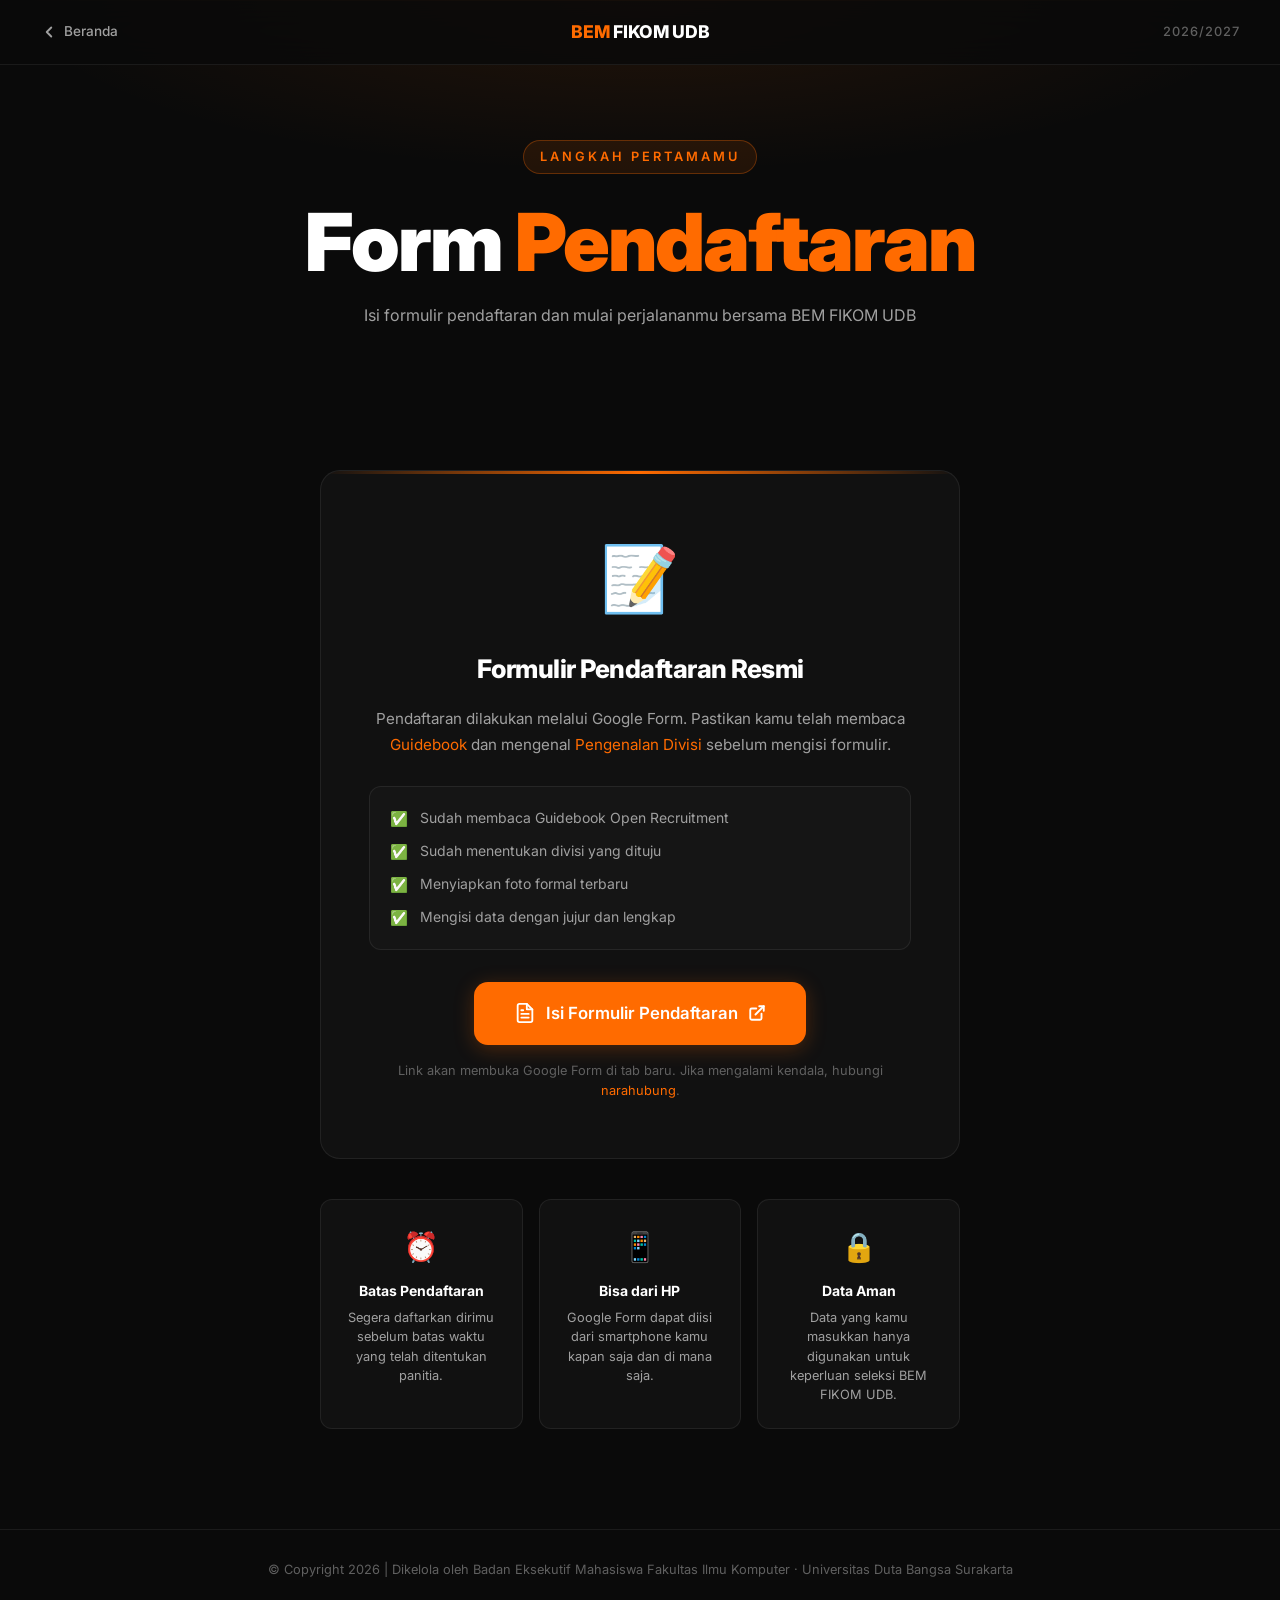
==== form-pendaftaran.html @ 7eff7b58 "First commit" ====
<!DOCTYPE html>
<html lang="id">
<head>
  <meta charset="UTF-8" />
  <meta name="viewport" content="width=device-width, initial-scale=1.0" />
  <title>Form Pendaftaran · BEM FIKOM UDB</title>
  <link rel="stylesheet" href="css/style.css" />
  <link rel="preconnect" href="https://fonts.googleapis.com" />
  <link href="https://fonts.googleapis.com/css2?family=Inter:wght@300;400;600;700;800;900&display=swap" rel="stylesheet" />
</head>
<body>

  <!-- Navbar -->
  <nav class="navbar">
    <a href="index.html" class="nav-back">
      <svg xmlns="http://www.w3.org/2000/svg" width="18" height="18" viewBox="0 0 24 24" fill="none" stroke="currentColor" stroke-width="2.5" stroke-linecap="round" stroke-linejoin="round"><polyline points="15 18 9 12 15 6"/></svg>
      Beranda
    </a>
    <div class="nav-brand">
      <span class="brand-bem">BEM</span><span class="brand-fikom"> FIKOM UDB</span>
    </div>
    <span class="nav-year">2026/2027</span>
  </nav>

  <!-- Page Hero -->
  <section class="page-hero">
    <div class="page-hero-content">
      <p class="hero-label fade-in">Langkah Pertamamu</p>
      <h1 class="page-title fade-in delay-1">Form <span class="text-orange">Pendaftaran</span></h1>
      <p class="page-subtitle fade-in delay-2">Isi formulir pendaftaran dan mulai perjalananmu bersama BEM FIKOM UDB</p>
    </div>
  </section>

  <!-- Form Redirect Section -->
  <section class="form-section">
    <div class="container">
      <div class="form-card fade-in-up">

        <div class="form-illustration">
          <div class="form-icon-big">📝</div>
        </div>

        <h2 class="form-card-title">Formulir Pendaftaran Resmi</h2>
        <p class="form-card-desc">
          Pendaftaran dilakukan melalui Google Form. Pastikan kamu telah membaca
          <a href="guidebook.html" class="link-orange">Guidebook</a> dan mengenal
          <a href="pengenalan-divisi.html" class="link-orange">Pengenalan Divisi</a>
          sebelum mengisi formulir.
        </p>

        <div class="form-checklist">
          <div class="checklist-item">
            <span class="check-icon">✅</span>
            <span>Sudah membaca Guidebook Open Recruitment</span>
          </div>
          <div class="checklist-item">
            <span class="check-icon">✅</span>
            <span>Sudah menentukan divisi yang dituju</span>
          </div>
          <div class="checklist-item">
            <span class="check-icon">✅</span>
            <span>Menyiapkan foto formal terbaru</span>
          </div>
          <div class="checklist-item">
            <span class="check-icon">✅</span>
            <span>Mengisi data dengan jujur dan lengkap</span>
          </div>
        </div>

        <a href="https://forms.gle/test" target="_blank" class="btn btn-primary btn-large">
          <svg xmlns="http://www.w3.org/2000/svg" width="22" height="22" viewBox="0 0 24 24" fill="none" stroke="currentColor" stroke-width="2" stroke-linecap="round" stroke-linejoin="round"><path d="M14 2H6a2 2 0 0 0-2 2v16a2 2 0 0 0 2 2h12a2 2 0 0 0 2-2V8z"/><polyline points="14 2 14 8 20 8"/><line x1="16" y1="13" x2="8" y2="13"/><line x1="16" y1="17" x2="8" y2="17"/><polyline points="10 9 9 9 8 9"/></svg>
          Isi Formulir Pendaftaran
          <svg xmlns="http://www.w3.org/2000/svg" width="18" height="18" viewBox="0 0 24 24" fill="none" stroke="currentColor" stroke-width="2.5" stroke-linecap="round" stroke-linejoin="round"><path d="M18 13v6a2 2 0 0 1-2 2H5a2 2 0 0 1-2-2V8a2 2 0 0 1 2-2h6"/><polyline points="15 3 21 3 21 9"/><line x1="10" y1="14" x2="21" y2="3"/></svg>
        </a>

        <p class="form-note">
          Link akan membuka Google Form di tab baru. Jika mengalami kendala, hubungi <a href="index.html#contact" class="link-orange">narahubung</a>.
        </p>

      </div>

      <!-- Info Cards -->
      <div class="info-cards fade-in-up">
        <div class="info-card">
          <div class="info-icon">⏰</div>
          <h4>Batas Pendaftaran</h4>
          <p>Segera daftarkan dirimu sebelum batas waktu yang telah ditentukan panitia.</p>
        </div>
        <div class="info-card">
          <div class="info-icon">📱</div>
          <h4>Bisa dari HP</h4>
          <p>Google Form dapat diisi dari smartphone kamu kapan saja dan di mana saja.</p>
        </div>
        <div class="info-card">
          <div class="info-icon">🔒</div>
          <h4>Data Aman</h4>
          <p>Data yang kamu masukkan hanya digunakan untuk keperluan seleksi BEM FIKOM UDB.</p>
        </div>
      </div>

    </div>
  </section>

  <!-- Footer -->
  <footer class="footer">
    <p>© Copyright 2026 | Dikelola oleh Badan Eksekutif Mahasiswa Fakultas Ilmu Komputer · Universitas Duta Bangsa Surakarta</p>
  </footer>

  <script src="js/main.js"></script>
</body>
</html>
---- css/style.css ----
/* ===================================
   RESET & BASE
=================================== */
*, *::before, *::after {
  margin: 0;
  padding: 0;
  box-sizing: border-box;
}

:root {
  --orange: #FF6B00;
  --orange-light: #FF8C33;
  --orange-glow: rgba(255, 107, 0, 0.25);
  --orange-subtle: rgba(255, 107, 0, 0.1);
  --black: #000000;
  --bg-dark: #0A0A0A;
  --bg-card: #111111;
  --bg-card-hover: #161616;
  --border: rgba(255, 255, 255, 0.07);
  --border-orange: rgba(255, 107, 0, 0.3);
  --text-primary: #FFFFFF;
  --text-secondary: #A0A0A0;
  --text-muted: #606060;
  --font: 'Inter', -apple-system, BlinkMacSystemFont, sans-serif;
  --radius: 12px;
  --radius-lg: 20px;
  --transition: 0.3s cubic-bezier(0.4, 0, 0.2, 1);
}

html {
  scroll-behavior: smooth;
}

body {
  font-family: var(--font);
  background-color: var(--bg-dark);
  color: var(--text-primary);
  line-height: 1.6;
  overflow-x: hidden;
  -webkit-font-smoothing: antialiased;
}

a {
  text-decoration: none;
  color: inherit;
}

.container {
  max-width: 1100px;
  margin: 0 auto;
  padding: 0 24px;
}

.text-orange { color: var(--orange); }

/* ===================================
   SCROLLBAR
=================================== */
::-webkit-scrollbar { width: 6px; }
::-webkit-scrollbar-track { background: var(--bg-dark); }
::-webkit-scrollbar-thumb { background: var(--orange); border-radius: 3px; }

/* ===================================
   NAVBAR
=================================== */
.navbar {
  position: fixed;
  top: 0;
  left: 0;
  right: 0;
  z-index: 100;
  display: flex;
  align-items: center;
  justify-content: space-between;
  padding: 18px 40px;
  background: rgba(10, 10, 10, 0.85);
  backdrop-filter: blur(20px);
  -webkit-backdrop-filter: blur(20px);
  border-bottom: 1px solid var(--border);
  transition: var(--transition);
}

.navbar.scrolled {
  padding: 14px 40px;
  background: rgba(5, 5, 5, 0.95);
}

.nav-brand {
  font-size: 1.1rem;
  font-weight: 800;
  letter-spacing: -0.3px;
}

.brand-bem { color: var(--orange); }
.brand-fikom { color: var(--text-primary); }

.nav-year {
  font-size: 0.8rem;
  color: var(--text-muted);
  font-weight: 500;
  letter-spacing: 1px;
}

.nav-back {
  display: flex;
  align-items: center;
  gap: 6px;
  font-size: 0.85rem;
  color: var(--text-secondary);
  font-weight: 500;
  transition: color var(--transition);
}

.nav-back:hover { color: var(--orange); }

/* ===================================
   HERO SECTION
=================================== */
.hero {
  position: relative;
  min-height: 100vh;
  display: flex;
  flex-direction: column;
  align-items: center;
  justify-content: center;
  text-align: center;
  padding: 60px 24px 80px;
  overflow: hidden;
}

.hero-bg-effect {
  position: absolute;
  inset: 0;
  background:
    radial-gradient(ellipse 60% 50% at 50% 30%, rgba(255, 107, 0, 0.12) 0%, transparent 70%),
    radial-gradient(ellipse 40% 40% at 20% 80%, rgba(255, 107, 0, 0.05) 0%, transparent 60%);
  pointer-events: none;
}

/* Particles */
#particles {
  position: absolute;
  inset: 0;
  pointer-events: none;
  overflow: hidden;
}

.particle {
  position: absolute;
  width: 3px;
  height: 3px;
  background: var(--orange);
  border-radius: 50%;
  opacity: 0;
  animation: float-particle 8s infinite;
}

@keyframes float-particle {
  0% { transform: translateY(100vh) scale(0); opacity: 0; }
  10% { opacity: 0.6; }
  90% { opacity: 0.2; }
  100% { transform: translateY(-10vh) scale(1); opacity: 0; }
}

.hero-content {
  position: relative;
  z-index: 2;
  max-width: 700px;
}

.hero-label {
  display: inline-block;
  font-size: 0.8rem;
  font-weight: 600;
  letter-spacing: 3px;
  text-transform: uppercase;
  color: var(--orange);
  background: var(--orange-subtle);
  border: 1px solid var(--border-orange);
  padding: 6px 16px;
  border-radius: 100px;
  margin-bottom: 24px;
}

.hero-title {
  font-size: clamp(3.5rem, 10vw, 7rem);
  font-weight: 900;
  line-height: 1.0;
  letter-spacing: -3px;
  margin-bottom: 8px;
  color: var(--text-primary);
}

.hero-subtitle {
  font-size: clamp(1.5rem, 4vw, 2.5rem);
  font-weight: 300;
  color: var(--text-secondary);
  letter-spacing: 8px;
  margin-bottom: 24px;
}

.hero-desc {
  font-size: 1rem;
  color: var(--text-secondary);
  line-height: 1.8;
  margin-bottom: 48px;
  max-width: 500px;
  margin-left: auto;
  margin-right: auto;
}

/* ===================================
   BUTTONS
=================================== */
.cta-buttons {
  display: flex;
  flex-wrap: wrap;
  gap: 14px;
  justify-content: center;
}

.btn {
  display: inline-flex;
  align-items: center;
  gap: 10px;
  padding: 14px 28px;
  border-radius: var(--radius);
  font-size: 0.95rem;
  font-weight: 600;
  cursor: pointer;
  transition: all var(--transition);
  border: none;
  white-space: nowrap;
  position: relative;
  overflow: hidden;
}

.btn::before {
  content: '';
  position: absolute;
  inset: 0;
  background: rgba(255,255,255,0.08);
  opacity: 0;
  transition: opacity var(--transition);
}

.btn:hover::before { opacity: 1; }

.btn-primary {
  background: var(--orange);
  color: #fff;
  box-shadow: 0 4px 20px var(--orange-glow);
}

.btn-primary:hover {
  background: var(--orange-light);
  transform: translateY(-2px);
  box-shadow: 0 8px 30px var(--orange-glow);
}

.btn-outline {
  background: transparent;
  color: var(--text-primary);
  border: 1.5px solid var(--border-orange);
}

.btn-outline:hover {
  background: var(--orange-subtle);
  border-color: var(--orange);
  color: var(--orange);
  transform: translateY(-2px);
}

.btn-large {
  padding: 18px 40px;
  font-size: 1.05rem;
  border-radius: 14px;
}

/* ===================================
   SCROLL INDICATOR
=================================== */
.scroll-indicator {
  position: absolute;
  bottom: 36px;
  left: 50%;
  transform: translateX(-50%);
  display: flex;
  flex-direction: column;
  align-items: center;
  gap: 8px;
  color: var(--text-muted);
  font-size: 0.75rem;
  letter-spacing: 2px;
  text-transform: uppercase;
  animation: pulse-opacity 2s ease-in-out infinite;
}

.scroll-arrow {
  width: 1.5px;
  height: 28px;
  background: linear-gradient(to bottom, var(--orange), transparent);
  animation: scroll-line 2s ease-in-out infinite;
}

@keyframes scroll-line {
  0%, 100% { transform: scaleY(1); opacity: 1; }
  50% { transform: scaleY(0.5); opacity: 0.4; }
}

@keyframes pulse-opacity {
  0%, 100% { opacity: 0.7; }
  50% { opacity: 0.3; }
}

/* ===================================
   CONTACT SECTION
=================================== */
.contact-section {
  padding: 100px 0;
  background: linear-gradient(to bottom, var(--bg-dark), #050505);
}

.section-header {
  text-align: center;
  margin-bottom: 56px;
}

.section-label {
  display: inline-block;
  font-size: 0.75rem;
  font-weight: 600;
  letter-spacing: 3px;
  text-transform: uppercase;
  color: var(--orange);
  margin-bottom: 12px;
}

.section-title {
  font-size: clamp(2rem, 5vw, 3rem);
  font-weight: 800;
  letter-spacing: -1px;
  margin-bottom: 12px;
}

.section-desc {
  font-size: 1rem;
  color: var(--text-secondary);
}

.contact-cards {
  display: grid;
  grid-template-columns: repeat(auto-fit, minmax(300px, 1fr));
  gap: 20px;
  max-width: 800px;
  margin: 0 auto;
}

.contact-card {
  display: flex;
  align-items: center;
  gap: 20px;
  background: var(--bg-card);
  border: 1px solid var(--border);
  border-radius: var(--radius-lg);
  padding: 28px 24px;
  transition: all var(--transition);
  cursor: pointer;
  position: relative;
  overflow: hidden;
}

.contact-card::before {
  content: '';
  position: absolute;
  inset: 0;
  background: linear-gradient(135deg, var(--orange-subtle) 0%, transparent 60%);
  opacity: 0;
  transition: opacity var(--transition);
}

.contact-card:hover {
  border-color: var(--border-orange);
  transform: translateY(-4px);
  box-shadow: 0 12px 40px rgba(0,0,0,0.4);
}

.contact-card:hover::before { opacity: 1; }

.contact-icon {
  width: 52px;
  height: 52px;
  background: var(--orange-subtle);
  border: 1px solid var(--border-orange);
  border-radius: 14px;
  display: flex;
  align-items: center;
  justify-content: center;
  color: var(--orange);
  flex-shrink: 0;
  transition: all var(--transition);
  position: relative;
  z-index: 1;
}

.contact-card:hover .contact-icon {
  background: var(--orange);
  color: #fff;
}

.contact-info {
  flex: 1;
  position: relative;
  z-index: 1;
}

.contact-name {
  font-size: 1rem;
  font-weight: 700;
  margin-bottom: 2px;
}

.contact-role {
  font-size: 0.75rem;
  color: var(--orange);
  font-weight: 500;
  margin-bottom: 4px;
}

.contact-number {
  font-size: 0.85rem;
  color: var(--text-secondary);
  font-family: monospace;
}

.contact-arrow {
  font-size: 1.2rem;
  color: var(--text-muted);
  transition: all var(--transition);
  position: relative;
  z-index: 1;
}

.contact-card:hover .contact-arrow {
  color: var(--orange);
  transform: translateX(4px);
}

/* ===================================
   PAGE HERO (sub-pages)
=================================== */
.page-hero {
  min-height: 40vh;
  display: flex;
  align-items: center;
  justify-content: center;
  text-align: center;
  padding: 140px 24px 80px;
  background: radial-gradient(ellipse 70% 60% at 50% 0%, rgba(255,107,0,0.1) 0%, transparent 70%);
  position: relative;
  overflow: hidden;
}

.page-hero::before {
  content: '';
  position: absolute;
  top: 0; left: 0; right: 0;
  height: 1px;
  background: linear-gradient(to right, transparent, var(--orange), transparent);
  opacity: 0.5;
}

.page-hero-content { max-width: 680px; }

.page-title {
  font-size: clamp(2.5rem, 7vw, 5rem);
  font-weight: 900;
  letter-spacing: -2px;
  margin-bottom: 16px;
  line-height: 1.1;
}

.page-subtitle {
  font-size: 1rem;
  color: var(--text-secondary);
  line-height: 1.7;
}

/* ===================================
   ABOUT / VISI MISI SECTION
=================================== */
.about-section {
  padding: 60px 0 20px;
}

.about-intro {
  background: var(--bg-card);
  border: 1px solid var(--border);
  border-left: 3px solid var(--orange);
  border-radius: var(--radius);
  padding: 28px 32px;
  margin-bottom: 32px;
  font-size: 0.95rem;
  color: var(--text-secondary);
  line-height: 1.8;
}

.vismis-grid {
  display: grid;
  grid-template-columns: 1fr 1.6fr;
  gap: 20px;
  margin-bottom: 60px;
}

.vismis-card {
  background: var(--bg-card);
  border: 1px solid var(--border);
  border-radius: var(--radius-lg);
  padding: 32px 28px;
  transition: border-color var(--transition);
}

.vismis-card:hover {
  border-color: var(--border-orange);
}

.vismis-icon {
  font-size: 2rem;
  margin-bottom: 12px;
}

.vismis-title {
  font-size: 1rem;
  font-weight: 800;
  letter-spacing: 2px;
  text-transform: uppercase;
  color: var(--orange);
  margin-bottom: 14px;
}

.vismis-text {
  font-size: 0.9rem;
  color: var(--text-secondary);
  line-height: 1.8;
}

.misi-list {
  list-style: none;
  display: flex;
  flex-direction: column;
  gap: 12px;
  counter-reset: misi-counter;
}

.misi-list li {
  display: flex;
  gap: 14px;
  font-size: 0.875rem;
  color: var(--text-secondary);
  line-height: 1.7;
  counter-increment: misi-counter;
}

.misi-list li::before {
  content: counter(misi-counter);
  min-width: 24px;
  height: 24px;
  background: var(--orange-subtle);
  border: 1px solid var(--border-orange);
  border-radius: 6px;
  color: var(--orange);
  font-size: 0.7rem;
  font-weight: 800;
  display: flex;
  align-items: center;
  justify-content: center;
  flex-shrink: 0;
  margin-top: 1px;
}

/* Divisi points list */
.divisi-points {
  list-style: none;
  display: flex;
  flex-direction: column;
  gap: 8px;
  margin-bottom: 16px;
}

.divisi-points li {
  display: flex;
  align-items: flex-start;
  gap: 10px;
  font-size: 0.845rem;
  color: var(--text-secondary);
  line-height: 1.6;
}

.divisi-points li::before {
  content: '';
  width: 5px;
  height: 5px;
  background: var(--orange);
  border-radius: 50%;
  margin-top: 7px;
  flex-shrink: 0;
}

@media (max-width: 768px) {
  .vismis-grid {
    grid-template-columns: 1fr;
  }

  .about-intro {
    padding: 22px 20px;
  }
}

/* ===================================
   DIVISI SECTION
=================================== */
.divisi-section {
  padding: 80px 0 100px;
}

.divisi-grid {
  display: grid;
  grid-template-columns: repeat(auto-fill, minmax(300px, 1fr));
  gap: 20px;
}

.divisi-card {
  background: var(--bg-card);
  border: 1px solid var(--border);
  border-radius: var(--radius-lg);
  padding: 28px 24px;
  position: relative;
  overflow: hidden;
  transition: all var(--transition);
  cursor: default;
}

.divisi-card::after {
  content: '';
  position: absolute;
  bottom: 0; left: 0; right: 0;
  height: 2px;
  background: linear-gradient(to right, var(--orange), var(--orange-light));
  transform: scaleX(0);
  transform-origin: left;
  transition: transform 0.4s cubic-bezier(0.4, 0, 0.2, 1);
}

.divisi-card:hover {
  border-color: var(--border-orange);
  background: var(--bg-card-hover);
  transform: translateY(-6px);
  box-shadow: 0 16px 50px rgba(0,0,0,0.5);
}

.divisi-card:hover::after { transform: scaleX(1); }

.divisi-number {
  position: absolute;
  top: 16px;
  right: 20px;
  font-size: 0.7rem;
  font-weight: 800;
  color: var(--text-muted);
  letter-spacing: 1px;
}

.divisi-icon {
  font-size: 2.2rem;
  margin-bottom: 14px;
  line-height: 1;
}

.divisi-name {
  font-size: 1.1rem;
  font-weight: 700;
  margin-bottom: 10px;
  color: var(--text-primary);
}

.divisi-desc {
  font-size: 0.875rem;
  color: var(--text-secondary);
  line-height: 1.7;
  margin-bottom: 16px;
}

.divisi-badge {
  display: inline-block;
  font-size: 0.7rem;
  font-weight: 600;
  letter-spacing: 1.5px;
  text-transform: uppercase;
  color: var(--orange);
  background: var(--orange-subtle);
  border: 1px solid var(--border-orange);
  padding: 4px 10px;
  border-radius: 100px;
}

/* ===================================
   CTA SECTION
=================================== */
.cta-section {
  padding: 80px 0;
}

.cta-box {
  background: var(--bg-card);
  border: 1px solid var(--border-orange);
  border-radius: var(--radius-lg);
  padding: 60px 40px;
  text-align: center;
  position: relative;
  overflow: hidden;
}

.cta-box::before {
  content: '';
  position: absolute;
  inset: 0;
  background: radial-gradient(ellipse 60% 60% at 50% 50%, rgba(255,107,0,0.07) 0%, transparent 70%);
  pointer-events: none;
}

.cta-box h2 {
  font-size: 1.8rem;
  font-weight: 800;
  letter-spacing: -0.5px;
  margin-bottom: 12px;
}

.cta-box p {
  color: var(--text-secondary);
  margin-bottom: 28px;
  font-size: 1rem;
}

/* ===================================
   GUIDEBOOK SECTION
=================================== */
.guidebook-section {
  padding: 60px 0 100px;
}

.guidebook-container {
  max-width: 820px;
}

.guidebook-notice {
  background: var(--orange-subtle);
  border: 1px solid var(--border-orange);
  border-radius: var(--radius-lg);
  padding: 32px;
  text-align: center;
  margin-bottom: 32px;
}

.notice-icon {
  font-size: 2.5rem;
  margin-bottom: 12px;
}

.guidebook-notice h3 {
  font-size: 1.1rem;
  font-weight: 700;
  color: var(--orange);
  margin-bottom: 8px;
}

.guidebook-notice p {
  font-size: 0.9rem;
  color: var(--text-secondary);
}

.guidebook-block {
  background: var(--bg-card);
  border: 1px solid var(--border);
  border-radius: var(--radius-lg);
  margin-bottom: 20px;
  overflow: hidden;
  transition: border-color var(--transition);
}

.guidebook-block:hover {
  border-color: var(--border-orange);
}

.guidebook-block-header {
  display: flex;
  align-items: center;
  gap: 16px;
  padding: 24px 28px;
  border-bottom: 1px solid var(--border);
  background: rgba(255,255,255,0.02);
}

.block-num {
  font-size: 0.75rem;
  font-weight: 800;
  color: var(--orange);
  letter-spacing: 2px;
  background: var(--orange-subtle);
  border: 1px solid var(--border-orange);
  padding: 4px 10px;
  border-radius: 8px;
}

.guidebook-block-header h2 {
  font-size: 1.1rem;
  font-weight: 700;
}

.guidebook-block-body {
  padding: 28px;
}

.rule-list {
  list-style: none;
  display: flex;
  flex-direction: column;
  gap: 12px;
}

.rule-list li {
  display: flex;
  align-items: flex-start;
  gap: 12px;
  font-size: 0.9rem;
  color: var(--text-secondary);
  line-height: 1.6;
}

.rule-list li::before {
  content: '';
  width: 6px;
  height: 6px;
  background: var(--orange);
  border-radius: 50%;
  margin-top: 7px;
  flex-shrink: 0;
}

.rule-warning li::before {
  background: #FF4444;
}

.rule-warning li {
  color: #FF9999;
}

/* Timeline */
.timeline {
  display: flex;
  flex-direction: column;
  gap: 0;
  position: relative;
}

.timeline::before {
  content: '';
  position: absolute;
  left: 9px;
  top: 0;
  bottom: 0;
  width: 2px;
  background: linear-gradient(to bottom, var(--orange), transparent);
}

.timeline-item {
  display: flex;
  gap: 20px;
  padding-bottom: 24px;
}

.timeline-item:last-child {
  padding-bottom: 0;
}

.timeline-dot {
  width: 20px;
  height: 20px;
  border-radius: 50%;
  background: var(--orange);
  border: 3px solid var(--bg-card);
  flex-shrink: 0;
  margin-top: 2px;
  position: relative;
  z-index: 1;
  box-shadow: 0 0 12px var(--orange-glow);
}

.timeline-content h4 {
  font-size: 0.95rem;
  font-weight: 700;
  margin-bottom: 4px;
}

.timeline-content p {
  font-size: 0.875rem;
  color: var(--text-secondary);
  line-height: 1.6;
}

/* Two col */
.two-col {
  display: grid;
  grid-template-columns: 1fr 1fr;
  gap: 32px;
}

.two-col h4 {
  font-size: 0.95rem;
  font-weight: 700;
  margin-bottom: 14px;
}

/* Rundown Table */
.rundown-session-label {
  font-size: 0.75rem;
  font-weight: 700;
  letter-spacing: 2px;
  text-transform: uppercase;
  color: var(--orange);
  margin-bottom: 14px;
}

.rundown-table-wrap {
  overflow-x: auto;
  border-radius: var(--radius);
  border: 1px solid var(--border);
}

.rundown-table {
  width: 100%;
  border-collapse: collapse;
  font-size: 0.85rem;
}

.rundown-table th {
  background: rgba(255, 107, 0, 0.08);
  color: var(--orange);
  font-weight: 700;
  font-size: 0.75rem;
  letter-spacing: 0.5px;
  padding: 12px 16px;
  text-align: left;
  border-bottom: 1px solid var(--border-orange);
  white-space: nowrap;
}

.rundown-table td {
  padding: 11px 16px;
  color: var(--text-secondary);
  border-bottom: 1px solid var(--border);
  vertical-align: top;
  line-height: 1.5;
}

.rundown-table tbody tr:last-child td {
  border-bottom: none;
}

.rundown-table tbody tr:hover td {
  background: rgba(255, 107, 0, 0.04);
  color: var(--text-primary);
}

.rundown-table td:first-child {
  color: var(--text-muted);
  font-weight: 600;
  font-size: 0.75rem;
  width: 36px;
}

.rundown-table td:nth-child(2) {
  white-space: nowrap;
  font-family: monospace;
  font-size: 0.82rem;
  color: var(--orange);
  font-weight: 600;
}

/* Timeline date */
.timeline-date {
  font-size: 0.8rem;
  color: var(--orange);
  font-weight: 600;
  margin-top: 3px;
  font-family: monospace;
  letter-spacing: 0.5px;
}

/* Tes Grid */
.tes-grid {
  display: grid;
  grid-template-columns: repeat(auto-fit, minmax(220px, 1fr));
  gap: 16px;
}

.tes-card {
  background: rgba(255, 255, 255, 0.02);
  border: 1px solid var(--border);
  border-radius: var(--radius);
  padding: 24px 20px;
  position: relative;
  transition: border-color var(--transition), transform var(--transition);
}

.tes-card:hover {
  border-color: var(--border-orange);
  transform: translateY(-4px);
}

.tes-num {
  position: absolute;
  top: 14px;
  right: 16px;
  font-size: 0.7rem;
  font-weight: 800;
  color: var(--text-muted);
  letter-spacing: 1px;
}

.tes-icon {
  font-size: 1.8rem;
  margin-bottom: 10px;
}

.tes-card h4 {
  font-size: 0.95rem;
  font-weight: 700;
  color: var(--text-primary);
  margin-bottom: 4px;
}

.guidebook-note {
  display: flex;
  align-items: flex-start;
  gap: 14px;
  background: rgba(255, 255, 255, 0.02);
  border: 1px solid var(--border);
  border-radius: var(--radius);
  padding: 20px 24px;
  margin-top: 8px;
}

.note-icon { font-size: 1.3rem; flex-shrink: 0; }

.guidebook-note p {
  font-size: 0.875rem;
  color: var(--text-secondary);
  line-height: 1.6;
}

/* ===================================
   FORM SECTION
=================================== */
.form-section {
  padding: 60px 0 100px;
}

.form-card {
  background: var(--bg-card);
  border: 1px solid var(--border);
  border-radius: var(--radius-lg);
  padding: 56px 48px;
  text-align: center;
  max-width: 640px;
  margin: 0 auto 40px;
  position: relative;
  overflow: hidden;
}

.form-card::before {
  content: '';
  position: absolute;
  top: 0; left: 0; right: 0;
  height: 3px;
  background: linear-gradient(to right, transparent, var(--orange), transparent);
}

.form-illustration {
  margin-bottom: 20px;
}

.form-icon-big {
  font-size: 4rem;
  animation: float-icon 3s ease-in-out infinite;
}

@keyframes float-icon {
  0%, 100% { transform: translateY(0); }
  50% { transform: translateY(-8px); }
}

.form-card-title {
  font-size: 1.6rem;
  font-weight: 800;
  letter-spacing: -0.5px;
  margin-bottom: 16px;
}

.form-card-desc {
  font-size: 0.95rem;
  color: var(--text-secondary);
  line-height: 1.7;
  margin-bottom: 28px;
}

.link-orange {
  color: var(--orange);
  text-decoration: underline;
  text-decoration-color: transparent;
  transition: text-decoration-color var(--transition);
}

.link-orange:hover {
  text-decoration-color: var(--orange);
}

.form-checklist {
  text-align: left;
  display: flex;
  flex-direction: column;
  gap: 10px;
  margin-bottom: 32px;
  background: rgba(255,255,255,0.02);
  border-radius: var(--radius);
  padding: 20px;
  border: 1px solid var(--border);
}

.checklist-item {
  display: flex;
  align-items: center;
  gap: 12px;
  font-size: 0.875rem;
  color: var(--text-secondary);
}

.check-icon { font-size: 0.9rem; }

.form-note {
  margin-top: 16px;
  font-size: 0.8rem;
  color: var(--text-muted);
}

/* Info cards */
.info-cards {
  display: grid;
  grid-template-columns: repeat(3, 1fr);
  gap: 16px;
  max-width: 640px;
  margin: 0 auto;
}

.info-card {
  background: var(--bg-card);
  border: 1px solid var(--border);
  border-radius: var(--radius);
  padding: 24px 20px;
  text-align: center;
  transition: all var(--transition);
}

.info-card:hover {
  border-color: var(--border-orange);
  transform: translateY(-4px);
}

.info-icon { font-size: 1.8rem; margin-bottom: 10px; }

.info-card h4 {
  font-size: 0.875rem;
  font-weight: 700;
  margin-bottom: 6px;
}

.info-card p {
  font-size: 0.8rem;
  color: var(--text-secondary);
  line-height: 1.5;
}

/* ===================================
   FOOTER
=================================== */
.footer {
  padding: 30px 24px;
  text-align: center;
  border-top: 1px solid var(--border);
  color: var(--text-muted);
  font-size: 0.8rem;
}

/* ===================================
   ANIMATIONS
=================================== */
.fade-in {
  opacity: 0;
  transform: translateY(20px);
  animation: fadeInUp 0.7s cubic-bezier(0.4, 0, 0.2, 1) forwards;
}

.delay-1 { animation-delay: 0.15s; }
.delay-2 { animation-delay: 0.3s; }
.delay-3 { animation-delay: 0.45s; }
.delay-4 { animation-delay: 0.6s; }

@keyframes fadeInUp {
  to { opacity: 1; transform: translateY(0); }
}

.fade-in-up {
  opacity: 0;
  transform: translateY(30px);
  transition: opacity 0.6s ease, transform 0.6s ease;
}

.fade-in-up.visible {
  opacity: 1;
  transform: translateY(0);
}

/* Divisi card stagger */
.divisi-card {
  transition: all var(--transition), opacity 0.5s ease calc(var(--delay, 0s)), transform 0.5s ease calc(var(--delay, 0s));
}

/* ===================================
   RESPONSIVE
=================================== */
@media (max-width: 768px) {
  .navbar { padding: 16px 20px; }
  .navbar.scrolled { padding: 12px 20px; }

  .hero { padding: 60px 20px 80px; }
  .hero-title { letter-spacing: -2px; }

  .cta-buttons {
    flex-direction: column;
    align-items: stretch;
    max-width: 280px;
    margin: 0 auto;
  }

  .btn { justify-content: center; }

  .contact-cards { grid-template-columns: 1fr; }

  .divisi-grid { grid-template-columns: 1fr; }

  .two-col { grid-template-columns: 1fr; gap: 20px; }

  .info-cards { grid-template-columns: 1fr; }

  .form-card { padding: 36px 24px; }

  .guidebook-block-body { padding: 20px; }

  .cta-box { padding: 40px 24px; }

  .page-hero { padding: 120px 20px 60px; }
}

@media (max-width: 480px) {
  .hero-title { letter-spacing: -1px; }
  .navbar { padding: 14px 16px; }
  .container { padding: 0 16px; }
}
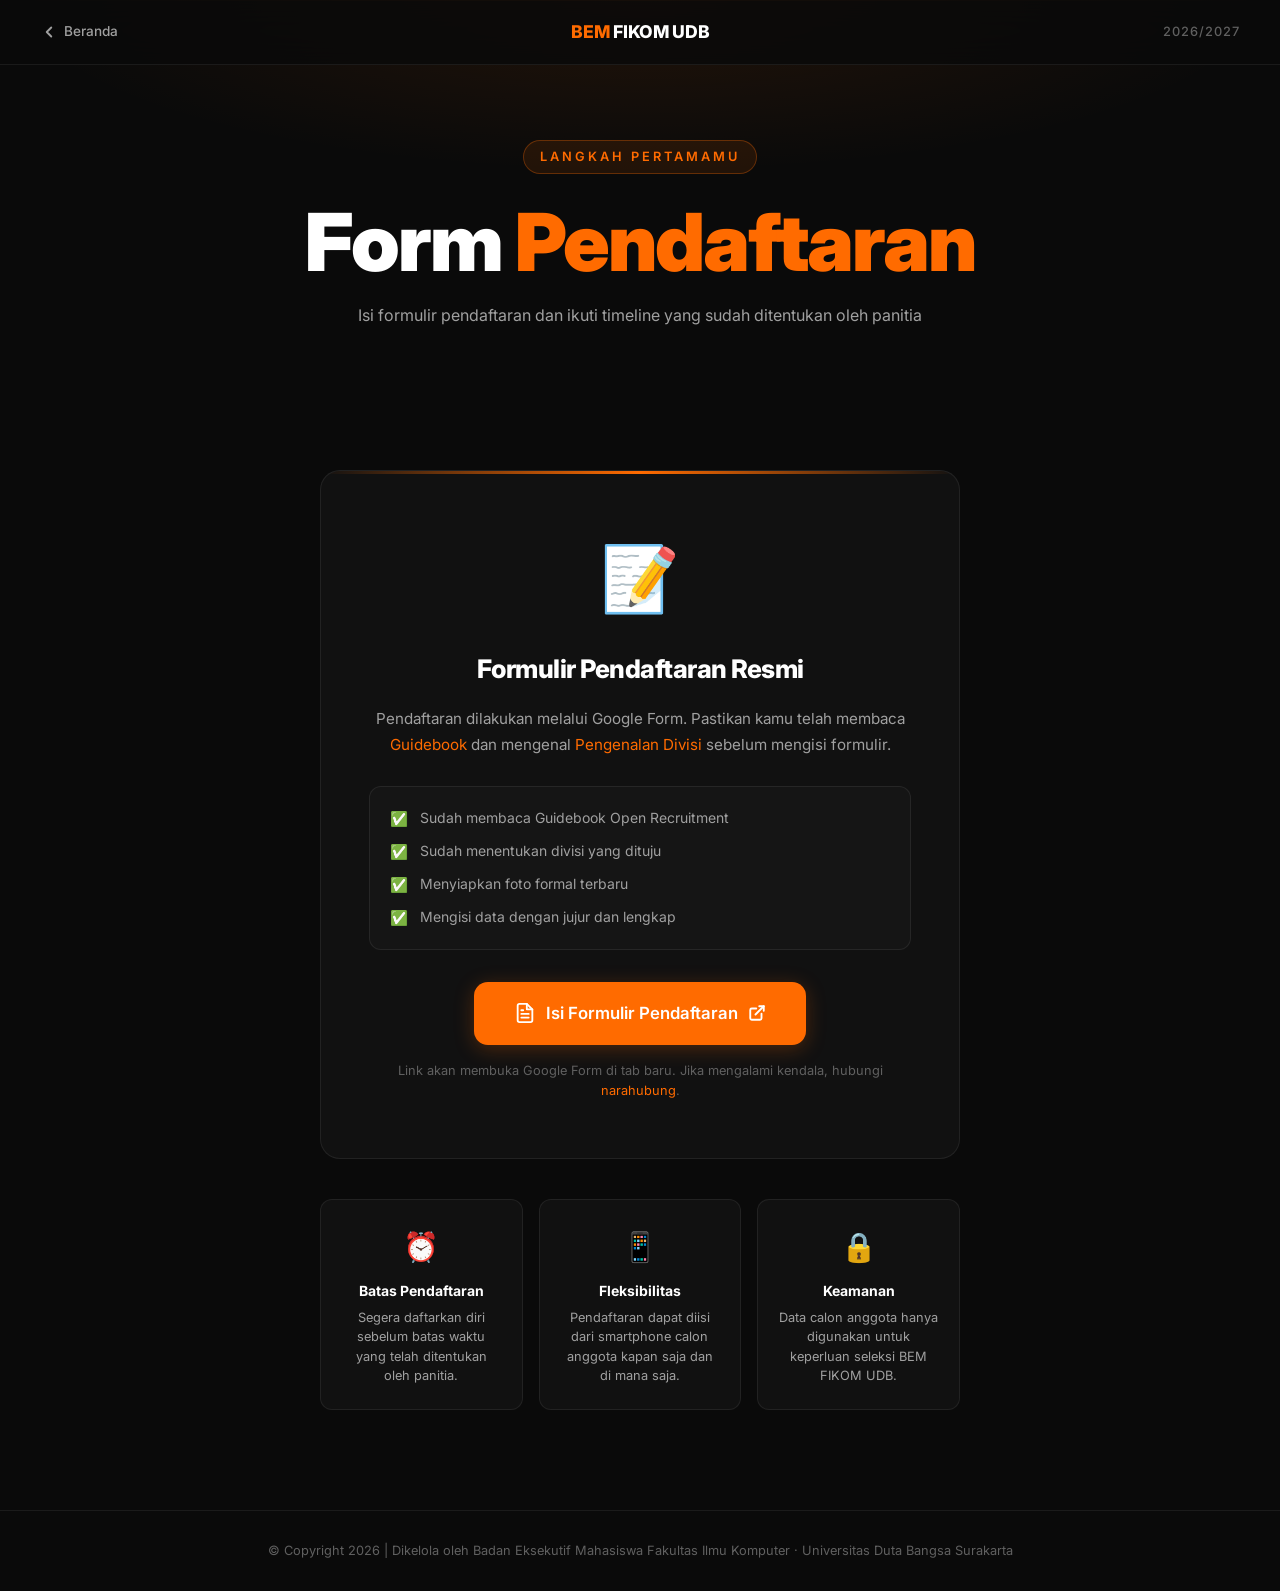
==== commit e9dabd19: "Fix pendaftaran" ====
--- a/form-pendaftaran.html
+++ b/form-pendaftaran.html
@@ -27,7 +27,7 @@
     <div class="page-hero-content">
       <p class="hero-label fade-in">Langkah Pertamamu</p>
       <h1 class="page-title fade-in delay-1">Form <span class="text-orange">Pendaftaran</span></h1>
-      <p class="page-subtitle fade-in delay-2">Isi formulir pendaftaran dan mulai perjalananmu bersama BEM FIKOM UDB</p>
+      <p class="page-subtitle fade-in delay-2">Isi formulir pendaftaran dan ikuti timeline yang sudah ditentukan oleh panitia</p>
     </div>
   </section>
 
@@ -84,17 +84,17 @@
         <div class="info-card">
           <div class="info-icon">⏰</div>
           <h4>Batas Pendaftaran</h4>
-          <p>Segera daftarkan dirimu sebelum batas waktu yang telah ditentukan panitia.</p>
+          <p>Segera daftarkan diri sebelum batas waktu yang telah ditentukan oleh panitia.</p>
         </div>
         <div class="info-card">
           <div class="info-icon">📱</div>
-          <h4>Bisa dari HP</h4>
-          <p>Google Form dapat diisi dari smartphone kamu kapan saja dan di mana saja.</p>
+          <h4>Fleksibilitas</h4>
+          <p>Pendaftaran dapat diisi dari smartphone calon anggota kapan saja dan di mana saja.</p>
         </div>
         <div class="info-card">
           <div class="info-icon">🔒</div>
-          <h4>Data Aman</h4>
-          <p>Data yang kamu masukkan hanya digunakan untuk keperluan seleksi BEM FIKOM UDB.</p>
+          <h4>Keamanan</h4>
+          <p>Data calon anggota hanya digunakan untuk keperluan seleksi BEM FIKOM UDB.</p>
         </div>
       </div>
 
